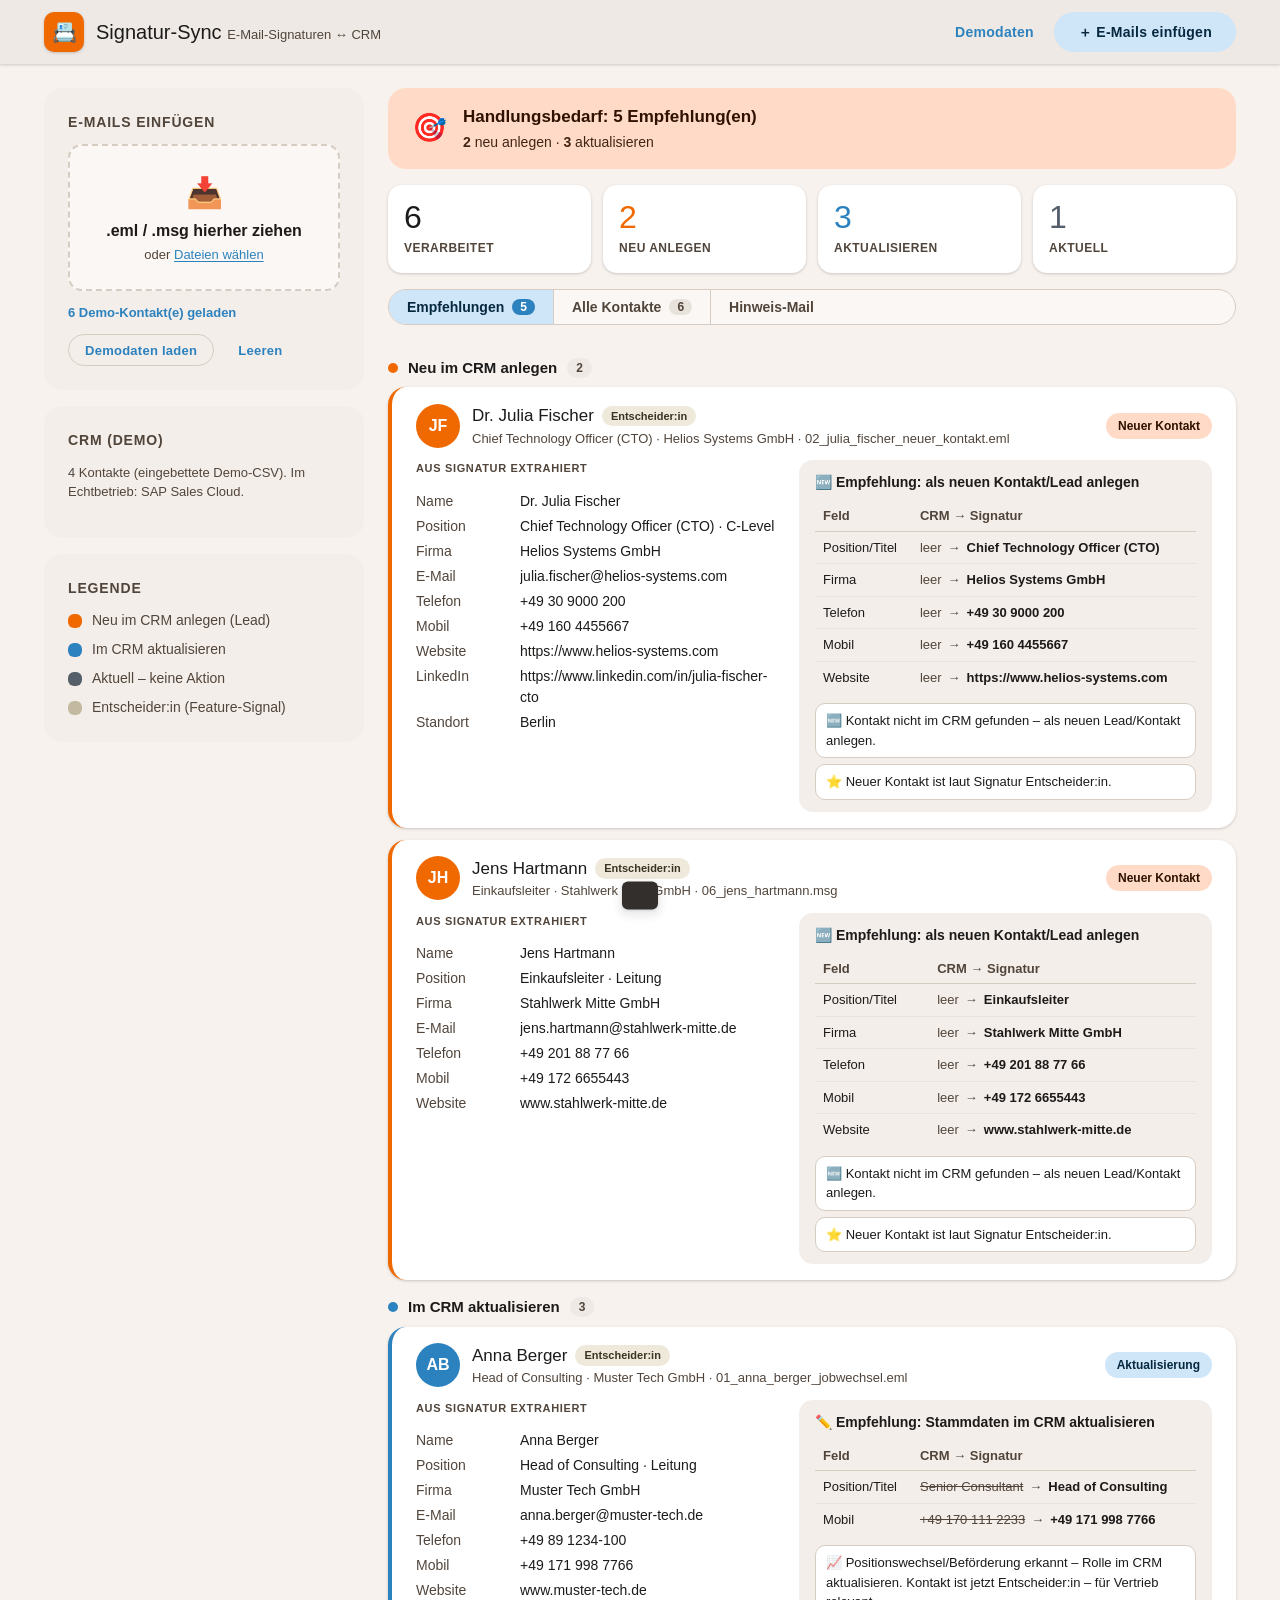
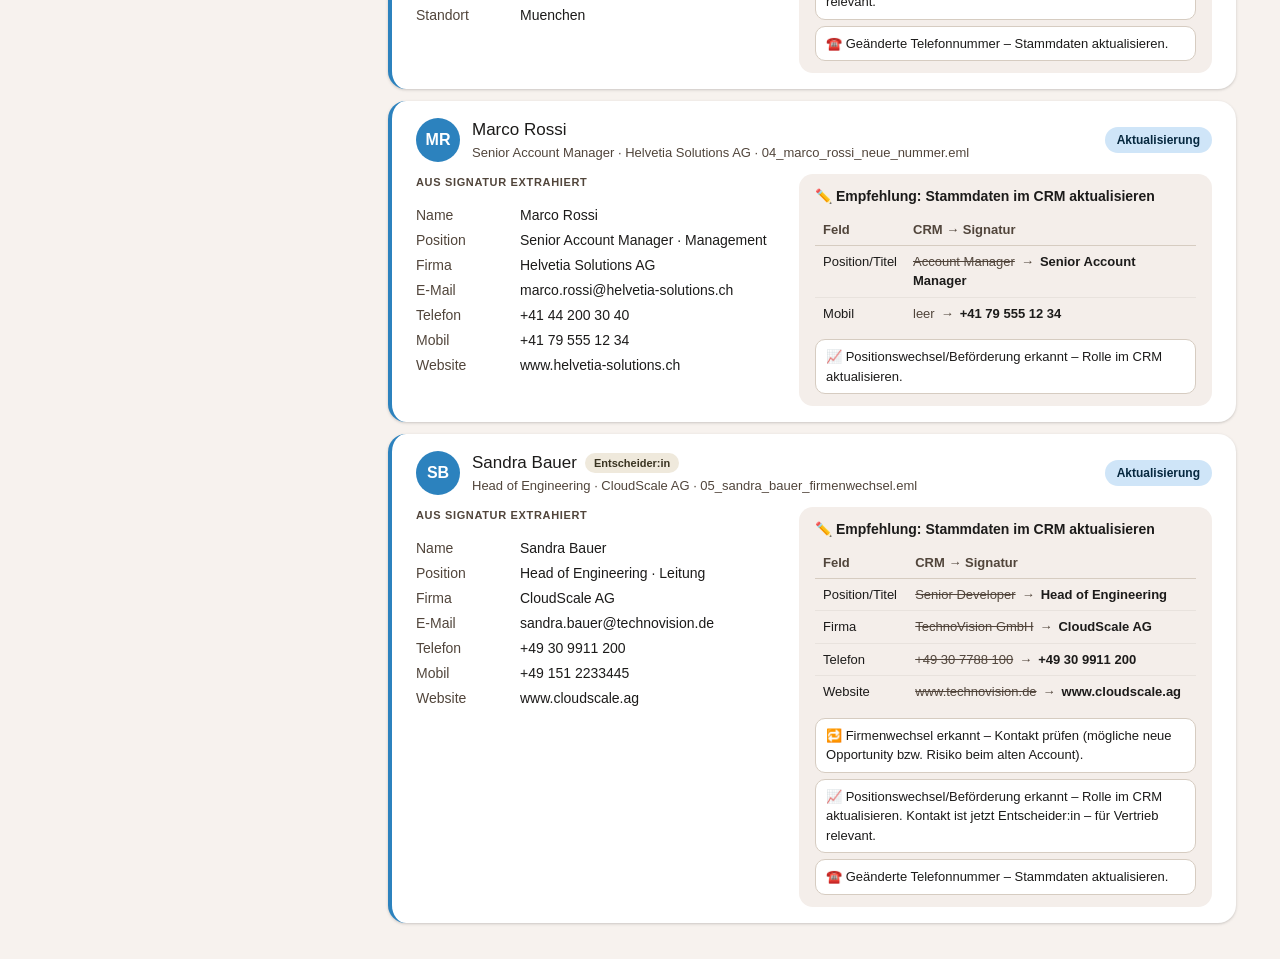
==== webapp/index.html @ 4106ae28 "Browser-App: .eml/.msg im Browser einfügen, Material Design 3 - webapp/app.js: Kernlogik nach JS por" ====
<!doctype html>
<html lang="de">
<head>
<meta charset="utf-8">
<meta name="viewport" content="width=device-width, initial-scale=1">
<title>Signatur-Sync · E-Mail-Signaturen ↔ CRM</title>
<link rel="stylesheet" href="styles.css">
</head>
<body>
<header class="top-app-bar">
  <div class="bar-inner">
    <div class="bar-title"><span class="bar-logo">📇</span>
      <span>Signatur-Sync <span class="bar-sub">E-Mail-Signaturen ↔ CRM</span></span></div>
    <div class="bar-actions">
      <button id="btnDemo" class="btn btn-text">Demodaten</button>
      <label class="btn btn-tonal" for="fileInput">＋ E-Mails einfügen</label>
      <input id="fileInput" type="file" accept=".eml,.msg" multiple hidden>
    </div>
  </div>
</header>

<main class="container grid">
  <aside class="rail">
    <section class="card card-filled">
      <h2 class="title-s">E-Mails einfügen</h2>
      <div id="dropzone" class="dropzone">
        <div class="dz-icon">📥</div>
        <div class="dz-text">.eml / .msg hierher ziehen</div>
        <div class="dz-sub">oder <span class="link" id="pick">Dateien wählen</span></div>
      </div>
      <div id="fileMeta" class="meta"></div>
      <div class="row-actions">
        <button id="btnDemo2" class="btn btn-outlined btn-sm">Demodaten laden</button>
        <button id="btnClear" class="btn btn-text btn-sm">Leeren</button>
      </div>
    </section>
    <section class="card card-filled">
      <h2 class="title-s">CRM (Demo)</h2>
      <p class="body-s muted" id="crmInfo"></p>
    </section>
    <section class="card card-filled">
      <h2 class="title-s">Legende</h2>
      <ul class="legend">
        <li><span class="swatch sw-new"></span> Neu im CRM anlegen (Lead)</li>
        <li><span class="swatch sw-upd"></span> Im CRM aktualisieren</li>
        <li><span class="swatch sw-ok"></span> Aktuell – keine Aktion</li>
        <li><span class="swatch sw-dm"></span> Entscheider:in (Feature-Signal)</li>
      </ul>
    </section>
  </aside>

  <section class="content">
    <div id="banner" class="banner" hidden></div>
    <div id="kpis" class="kpis" hidden></div>
    <div class="segmented" id="tabs" hidden>
      <button class="seg active" data-tab="reco">Empfehlungen <span class="seg-count" id="cReco">0</span></button>
      <button class="seg" data-tab="all">Alle Kontakte <span class="seg-count" id="cAll">0</span></button>
      <button class="seg" data-tab="mail">Hinweis-Mail</button>
    </div>
    <div id="paneReco" class="pane"></div>
    <div id="paneAll" class="pane" hidden></div>
    <div id="paneMail" class="pane" hidden></div>
    <div id="empty" class="empty">
      <div class="big">📭</div>
      <h3>E-Mails einfügen</h3>
      <p>Ziehe <code>.eml</code>- oder <code>.msg</code>-Dateien in das Feld links
         oder lade die Demodaten. Signatur-Analyse und CRM-Abgleich laufen komplett
         in deinem Browser – nichts wird hochgeladen.</p>
      <div class="steps">
        <span class="step"><span class="num">1</span> Mails einfügen</span>
        <span class="step"><span class="num">2</span> Automatischer Abgleich</span>
        <span class="step"><span class="num">3</span> Empfehlungen prüfen</span>
      </div>
    </div>
  </section>
</main>

<div id="snackbar" class="snackbar"></div>

<script src="app.js"></script>
<script src="data.js"></script>
<script>
(function(){
  "use strict";
  var C = window.SignaturCore;
  var CRM = window.CRM_DATA || [];
  var results = [], skipped = [];

  var $ = function(id){ return document.getElementById(id); };
  var FIELD_LABEL = {job_title:"Position/Titel",department:"Abteilung",company:"Firma",
    phone:"Telefon",mobile:"Mobil",website:"Website"};

  function esc(v){ return C.escapeHtml(v||""); }
  function snack(msg){ var s=$("snackbar"); s.textContent=msg; s.classList.add("show");
    setTimeout(function(){ s.classList.remove("show"); },3200); }

  function initials(sig){
    var p=[sig.first_name,sig.last_name].filter(Boolean);
    var parts=p.length?p:(sig.full_name?sig.full_name.split(/\s+/):[]);
    if(parts.length){return ((parts[0][0]||"")+(parts.length>1?parts[parts.length-1][0]:"")).toUpperCase();}
    return sig.email?sig.email.slice(0,2).toUpperCase():"–";
  }
  function actionableDiffs(res){
    return res.discrepancies.filter(function(d){
      return d.change_type==="FIELD_CHANGED"||d.change_type==="FIELD_NEW_IN_CRM"; });
  }

  function kvBlock(sig){
    var role=sig.job_title+(sig.seniority?(" · "+sig.seniority):"");
    var rows=[["Name",sig.full_name],["Position",role],["Firma",sig.company],
      ["Abteilung",sig.department],["E-Mail",sig.email],["Telefon",sig.phone],
      ["Mobil",sig.mobile],["Website",sig.website],["LinkedIn",sig.linkedin],
      ["Standort",sig.location]];
    var out="<div class='block-h'>Aus Signatur extrahiert</div><dl class='kv'>";
    rows.forEach(function(r){ if(r[1]) out+="<dt>"+esc(r[0])+"</dt><dd>"+esc(r[1])+"</dd>"; });
    return out+"</dl>";
  }
  function recoBlock(res){
    var t=res.tone;
    var signals=res.business_signals.map(function(s){return "<div class='chip'>"+esc(s)+"</div>";}).join("");
    var chips=signals?("<div class='chips'>"+signals+"</div>"):"";
    if(t==="ok"){
      return "<div class='reco'><div class='ok-note'>✓ Signatur stimmt mit dem CRM überein – keine Aktion nötig.</div>"+chips+"</div>";
    }
    var rows=actionableDiffs(res).map(function(d){
      var label=FIELD_LABEL[d.field]||d.field;
      var cell = d.crm_value
        ? "<span class='old'>"+esc(d.crm_value)+"</span><span class='arrow'>→</span><span class='newv'>"+esc(d.signature_value)+"</span>"
        : "<span class='muted'>leer</span><span class='arrow'>→</span><span class='newv'>"+esc(d.signature_value)+"</span>";
      return "<tr><td>"+esc(label)+"</td><td>"+cell+"</td></tr>";
    }).join("");
    var table=rows?("<table class='diff'><tr><th>Feld</th><th>CRM → Signatur</th></tr>"+rows+"</table>"):"";
    var lead=(t==="new")?"🆕 Empfehlung: als neuen Kontakt/Lead anlegen":"✏️ Empfehlung: Stammdaten im CRM aktualisieren";
    return "<div class='reco'><div class='lead'>"+lead+"</div>"+table+chips+"</div>";
  }
  function contactCard(res){
    var sig=res.signature, t=res.tone;
    var name=sig.full_name||sig.email||res.source;
    var subBits=[sig.job_title,sig.company].filter(Boolean);
    var sub=(subBits.join(" · ")||res.source)+" · "+res.source;
    var pill={new:"Neuer Kontakt",upd:"Aktualisierung",ok:"Aktuell"}[t];
    var dm=sig.is_decision_maker?"<span class='dm-chip'>Entscheider:in</span>":"";
    return "<div class='contact t-"+t+"'><div class='c-top'>"+
      "<div class='avatar av-"+t+"'>"+esc(initials(sig))+"</div>"+
      "<div class='c-id'><div class='nm'>"+esc(name)+" "+dm+"</div>"+
      "<div class='sb'>"+esc(sub)+"</div></div>"+
      "<span class='pill pl-"+t+"'>"+pill+"</span></div>"+
      "<div class='c-body'><div>"+kvBlock(sig)+"</div><div>"+recoBlock(res)+"</div></div></div>";
  }
  function group(title,items,tone){
    if(!items.length) return "";
    var cards=items.map(contactCard).join("");
    return "<div class='group-head'><span class='gdot gd-"+tone+"'></span>"+
      "<h4>"+title+"</h4><span class='gcount'>"+items.length+"</span></div>"+cards;
  }
  function skipBlock(){
    if(!skipped.length) return "";
    return "<div class='skip'>Übersprungen: "+skipped.map(function(s){
      return esc(s.source)+" ("+esc(s.reason)+")"; }).join(", ")+"</div>";
  }

  function buildMailHtml(grp){
    var actionable=grp.newL.concat(grp.updL);
    var head="<div style='font-family:Arial,Helvetica,sans-serif;color:#1a1a1a'>"+
      "<h2 style='margin:0 0 4px'>Signatur-/CRM-Abgleich – Hinweis</h2>"+
      "<p style='color:#666;margin:0 0 12px'>Verarbeitet: <b>"+results.length+"</b> · "+
      "Neu: <b>"+grp.newL.length+"</b> · Aktualisieren: <b>"+grp.updL.length+"</b> · "+
      "Aktuell: <b>"+grp.okL.length+"</b></p>";
    if(!actionable.length) return head+"<p>✅ Keine Abweichungen – CRM ist aktuell.</p></div>";
    var body=actionable.map(function(res){
      var sig=res.signature;
      var diffs=actionableDiffs(res).map(function(d){
        var label=FIELD_LABEL[d.field]||d.field;
        return "<tr><td style='padding:4px 8px;border-top:1px solid #eee'>"+esc(label)+
          "</td><td style='padding:4px 8px;border-top:1px solid #eee;color:#999'>"+(esc(d.crm_value)||"—")+
          "</td><td style='padding:4px 8px;border-top:1px solid #eee;font-weight:600'>"+esc(d.signature_value)+"</td></tr>";
      }).join("");
      var badge=res.tone==="new"?"#F06900":"#2C82BE";
      var tag=res.tone==="new"?"Neuer Kontakt":"Aktualisierung";
      var sgl=res.business_signals.map(function(s){return "<li>"+esc(s)+"</li>";}).join("");
      return "<div style='border:1px solid #e5e7eb;border-radius:8px;padding:12px;margin:0 0 12px'>"+
        "<div style='font-weight:bold'>"+esc(sig.full_name||sig.email)+
        " <span style='background:"+badge+";color:#fff;font-size:11px;padding:2px 8px;border-radius:10px'>"+tag+"</span></div>"+
        "<div style='color:#666;font-size:12px;margin:2px 0 8px'>"+esc(res.source)+"</div>"+
        (diffs?"<table style='border-collapse:collapse;width:100%;font-size:13px'><tr><th style='text-align:left;padding:4px 8px'>Feld</th><th style='text-align:left;padding:4px 8px'>CRM</th><th style='text-align:left;padding:4px 8px'>Signatur</th></tr>"+diffs+"</table>":"")+
        (sgl?"<ul style='margin:8px 0 0;padding-left:18px'>"+sgl+"</ul>":"")+"</div>";
    }).join("");
    return head+body+"</div>";
  }

  function setTab(name){
    ["reco","all","mail"].forEach(function(n){
      var pane=$("pane"+n.charAt(0).toUpperCase()+n.slice(1));
      if(pane) pane.hidden = n!==name;
    });
    Array.prototype.forEach.call(document.querySelectorAll(".seg"),function(b){
      b.classList.toggle("active", b.getAttribute("data-tab")===name);
    });
  }

  function render(){
    $("crmInfo").textContent = CRM.length+" Kontakte (eingebettete Demo-CSV). "+
      "Im Echtbetrieb: SAP Sales Cloud.";
    var has=results.length>0;
    ["banner","kpis","tabs"].forEach(function(id){ $(id).hidden=!has; });
    $("empty").hidden=has;
    ["paneReco","paneAll","paneMail"].forEach(function(id){ $(id).innerHTML=""; });
    if(!has){ if(skipped.length) $("paneReco").innerHTML=skipBlock(); return; }

    var grp={
      newL: results.filter(function(r){return r.tone==="new";}),
      updL: results.filter(function(r){return r.tone==="upd";}),
      okL:  results.filter(function(r){return r.tone==="ok";})
    };
    var todo=grp.newL.length+grp.updL.length;

    // Banner
    var b=$("banner");
    if(todo===0){ b.className="banner calm";
      b.innerHTML="<span class='b-ic'>✅</span><div><h3>Alles aktuell</h3><p>Keine Abweichungen – das CRM ist auf dem neuesten Stand.</p></div>";
    } else { b.className="banner";
      var parts=[]; if(grp.newL.length)parts.push("<b>"+grp.newL.length+"</b> neu anlegen");
      if(grp.updL.length)parts.push("<b>"+grp.updL.length+"</b> aktualisieren");
      b.innerHTML="<span class='b-ic'>🎯</span><div><h3>Handlungsbedarf: "+todo+" Empfehlung(en)</h3><p>"+parts.join(" · ")+"</p></div>";
    }
    // KPIs
    $("kpis").innerHTML=
      "<div class='kpi'><div class='n'>"+results.length+"</div><div class='l'>Verarbeitet</div></div>"+
      "<div class='kpi k-new'><div class='n'>"+grp.newL.length+"</div><div class='l'>Neu anlegen</div></div>"+
      "<div class='kpi k-upd'><div class='n'>"+grp.updL.length+"</div><div class='l'>Aktualisieren</div></div>"+
      "<div class='kpi k-ok'><div class='n'>"+grp.okL.length+"</div><div class='l'>Aktuell</div></div>";
    // Tabs counts
    $("cReco").textContent=todo; $("cAll").textContent=results.length;
    // Panes
    var reco=group("Neu im CRM anlegen",grp.newL,"new")+group("Im CRM aktualisieren",grp.updL,"upd");
    $("paneReco").innerHTML=(reco||"<div class='skip'>Keine offenen Empfehlungen.</div>")+skipBlock();
    $("paneAll").innerHTML=group("Neu im CRM anlegen",grp.newL,"new")+
      group("Im CRM aktualisieren",grp.updL,"upd")+group("Aktuell – keine Aktion",grp.okL,"ok")+skipBlock();
    $("paneMail").innerHTML="<div class='mail'><div class='mail-bar'><span class='mail-dots'>"+
      "<i class='md1'></i><i class='md2'></i><i class='md3'></i></span> Vorschau · als Gmail-Entwurf bzw. per SMTP versendbar</div>"+
      "<div class='mail-body'>"+buildMailHtml(grp)+"</div></div>";
  }

  function addLoaded(loaded){
    try{
      var r=C.analyze(loaded,CRM);
      if(r.skipped) skipped.push({source:loaded.source,reason:r.reason});
      else results.push(r);
    }catch(e){ skipped.push({source:loaded.source,reason:String(e.message||e)}); }
  }

  function b64ToBytes(b64){
    var bin=atob(b64); var u=new Uint8Array(bin.length);
    for(var i=0;i<bin.length;i++) u[i]=bin.charCodeAt(i); return u;
  }
  function readFile(file){
    return new Promise(function(resolve){
      var fr=new FileReader();
      var isMsg=/\.msg$/i.test(file.name);
      fr.onload=function(){
        try{
          var loaded = isMsg
            ? C.parseMsg(new Uint8Array(fr.result), file.name)
            : C.parseEml(fr.result, file.name);
          addLoaded(loaded);
        }catch(e){ skipped.push({source:file.name,reason:String(e.message||e)}); }
        resolve();
      };
      fr.onerror=function(){ skipped.push({source:file.name,reason:"Datei nicht lesbar."}); resolve(); };
      if(isMsg) fr.readAsArrayBuffer(file); else fr.readAsText(file);
    });
  }
  function handleFiles(list){
    var files=Array.prototype.slice.call(list).filter(function(f){return /\.(eml|msg)$/i.test(f.name);});
    if(!files.length){ snack("Bitte .eml- oder .msg-Dateien wählen."); return; }
    Promise.all(files.map(readFile)).then(function(){
      $("fileMeta").textContent=results.length+" Kontakt(e) analysiert"+(skipped.length?(", "+skipped.length+" übersprungen"):"");
      render(); setTab("reco");
      snack(files.length+" Datei(en) eingefügt.");
    });
  }

  function loadDemo(){
    results=[]; skipped=[];
    (window.DEMO_EMAILS||[]).forEach(function(d){ addLoaded(C.parseEml(d.content,d.name)); });
    if(window.DEMO_MSG){ try{ addLoaded(C.parseMsg(b64ToBytes(window.DEMO_MSG.b64),window.DEMO_MSG.name)); }catch(e){} }
    $("fileMeta").textContent=results.length+" Demo-Kontakt(e) geladen";
    render(); setTab("reco");
  }
  function clearAll(){ results=[]; skipped=[]; $("fileMeta").textContent=""; render(); }

  // Wiring
  $("fileInput").addEventListener("change",function(e){ handleFiles(e.target.files); e.target.value=""; });
  $("pick").addEventListener("click",function(){ $("fileInput").click(); });
  $("btnDemo").addEventListener("click",loadDemo);
  $("btnDemo2").addEventListener("click",loadDemo);
  $("btnClear").addEventListener("click",clearAll);
  Array.prototype.forEach.call(document.querySelectorAll(".seg"),function(b){
    b.addEventListener("click",function(){ setTab(b.getAttribute("data-tab")); });
  });
  var dz=$("dropzone");
  ["dragenter","dragover"].forEach(function(ev){ dz.addEventListener(ev,function(e){
    e.preventDefault(); dz.classList.add("drag"); }); });
  ["dragleave","drop"].forEach(function(ev){ dz.addEventListener(ev,function(e){
    e.preventDefault(); dz.classList.remove("drag"); }); });
  dz.addEventListener("drop",function(e){ handleFiles(e.dataTransfer.files); });
  document.addEventListener("dragover",function(e){ e.preventDefault(); });
  document.addEventListener("drop",function(e){ e.preventDefault(); });

  loadDemo(); // Start mit Demodaten
})();
</script>
</body>
</html>
---- webapp/styles.css ----
/* Signatur-Sync · Material Design 3 · Corporate-Palette
   Primary #F06900 · Secondary #2C82BE · Ergaenzend #555F69 · Features #C3B9A0 */
:root{
  /* Farbrollen (aus Corporate-Farben abgeleitet) */
  --primary:#F06900; --on-primary:#ffffff;
  --primary-container:#FFDBC7; --on-primary-container:#2E1100;
  --secondary:#2C82BE; --on-secondary:#ffffff;
  --secondary-container:#CFE5F8; --on-secondary-container:#06283F;
  --tertiary:#555F69; --on-tertiary:#ffffff;
  --tertiary-container:#DCE2E9; --on-tertiary-container:#121A21;
  --features:#C3B9A0; --features-container:#EFE9DC; --on-features:#3A3422;
  --error:#BA1A1A; --error-container:#FFDAD6; --on-error-container:#410002;
  --background:#F7F2EE; --on-background:#1C1B1A;
  --surface:#FBF7F4; --surface-bright:#ffffff;
  --surface-c-low:#F4EEEA; --surface-c:#EEE9E4; --surface-c-high:#E8E2DD; --surface-c-highest:#E2DCD7;
  --on-surface:#1C1B1A; --on-surface-variant:#51453B; --outline:#867A6E; --outline-variant:#D6CCC1;
  /* Form / Abstand (8dp-Raster) */
  --r-xs:6px; --r-sm:10px; --r-md:14px; --r-lg:18px; --r-xl:28px; --r-full:999px;
  --sp-1:4px; --sp-2:8px; --sp-3:12px; --sp-4:16px; --sp-5:24px; --sp-6:32px; --sp-8:48px;
  --gutter:24px; --maxw:1240px;
  /* Elevation (MD3 tonal) */
  --e1:0 1px 2px rgba(0,0,0,.10),0 1px 3px 1px rgba(0,0,0,.06);
  --e2:0 1px 2px rgba(0,0,0,.10),0 2px 6px 2px rgba(0,0,0,.08);
  --e3:0 4px 8px 3px rgba(0,0,0,.08),0 1px 3px rgba(0,0,0,.12);
  --font:"Roboto","Segoe UI",-apple-system,BlinkMacSystemFont,Helvetica,Arial,sans-serif;
}
*{box-sizing:border-box}
html{font-size:16px}
body{margin:0;font-family:var(--font);background:var(--background);color:var(--on-background);
  line-height:1.5;-webkit-font-smoothing:antialiased}
h1,h2,h3,h4{margin:0;font-weight:500;letter-spacing:0}
.muted{color:var(--on-surface-variant)}
.link{color:var(--secondary);cursor:pointer;text-decoration:underline;text-underline-offset:2px}

/* Typografie-Skala */
.display-s{font-size:2.25rem;line-height:2.75rem;font-weight:400}
.headline-s{font-size:1.5rem;line-height:2rem;font-weight:500}
.title-l{font-size:1.25rem;line-height:1.75rem;font-weight:500}
.title-m{font-size:1.0625rem;line-height:1.5rem;font-weight:500}
.title-s{font-size:.875rem;line-height:1.25rem;font-weight:600;letter-spacing:.06em;
  text-transform:uppercase;color:var(--on-surface-variant)}
.body-m{font-size:.9375rem;line-height:1.4rem}
.body-s{font-size:.8125rem;line-height:1.2rem}
.label{font-size:.8125rem;line-height:1rem;font-weight:600;letter-spacing:.02em}

/* Top App Bar */
.top-app-bar{position:sticky;top:0;z-index:30;background:var(--surface-c);
  box-shadow:var(--e1)}
.bar-inner{max-width:var(--maxw);margin:0 auto;height:64px;display:flex;align-items:center;
  justify-content:space-between;gap:var(--sp-4);padding:0 var(--gutter)}
.bar-title{display:flex;align-items:center;gap:var(--sp-3);font-size:1.25rem;font-weight:500}
.bar-logo{width:40px;height:40px;border-radius:var(--r-sm);display:grid;place-items:center;
  background:var(--primary);color:var(--on-primary);font-size:20px;box-shadow:var(--e1)}
.bar-sub{font-size:.8125rem;color:var(--on-surface-variant);font-weight:400}
.bar-actions{display:flex;align-items:center;gap:var(--sp-2)}
@media(max-width:560px){.bar-sub{display:none}}

/* Buttons mit State-Layer */
.btn{position:relative;display:inline-flex;align-items:center;justify-content:center;gap:8px;
  height:40px;padding:0 24px;border:0;border-radius:var(--r-full);font-family:inherit;
  font-size:.875rem;font-weight:600;letter-spacing:.02em;cursor:pointer;overflow:hidden;
  white-space:nowrap;transition:box-shadow .2s}
.btn::before{content:"";position:absolute;inset:0;background:currentColor;opacity:0;transition:opacity .15s}
.btn:hover::before{opacity:.08}.btn:active::before{opacity:.12}
.btn-filled{background:var(--primary);color:var(--on-primary)}
.btn-filled:hover{box-shadow:var(--e1)}
.btn-tonal{background:var(--secondary-container);color:var(--on-secondary-container)}
.btn-outlined{background:transparent;color:var(--secondary);border:1px solid var(--outline-variant)}
.btn-text{background:transparent;color:var(--secondary);padding:0 12px}
.btn-sm{height:32px;padding:0 16px;font-size:.8125rem}

/* Layout-Raster */
.container{max-width:var(--maxw);margin:0 auto;padding:var(--gutter)}
.grid{display:grid;grid-template-columns:320px 1fr;gap:var(--gutter);align-items:start}
@media(max-width:960px){.grid{grid-template-columns:1fr}}
.rail{display:flex;flex-direction:column;gap:var(--sp-4);position:sticky;top:88px}
@media(max-width:960px){.rail{position:static}}
.content{display:flex;flex-direction:column;gap:var(--sp-4);min-width:0}

/* Cards */
.card{background:var(--surface-bright);border-radius:var(--r-lg);padding:var(--sp-5);
  box-shadow:var(--e1)}
.card-filled{background:var(--surface-c-low);box-shadow:none}
.card>h2{margin-bottom:var(--sp-3)}

/* Dropzone */
.dropzone{border:2px dashed var(--outline-variant);border-radius:var(--r-md);
  padding:var(--sp-5) var(--sp-4);text-align:center;background:var(--surface);
  transition:border-color .15s,background .15s;cursor:pointer}
.dropzone.drag{border-color:var(--primary);background:var(--primary-container)}
.dz-icon{font-size:30px}
.dz-text{font-weight:600;margin-top:var(--sp-1)}
.dz-sub{font-size:.8125rem;color:var(--on-surface-variant);margin-top:2px}
.meta{font-size:.8125rem;color:var(--secondary);margin-top:var(--sp-3);min-height:1rem;font-weight:600}
.row-actions{display:flex;gap:var(--sp-2);margin-top:var(--sp-3);flex-wrap:wrap}

/* Legende */
.legend{list-style:none;margin:0;padding:0;display:flex;flex-direction:column;gap:var(--sp-2)}
.legend li{display:flex;align-items:center;gap:10px;font-size:.875rem;color:var(--on-surface-variant)}
.swatch{width:14px;height:14px;border-radius:var(--r-xs);flex:none}
.sw-new{background:var(--primary)}.sw-upd{background:var(--secondary)}.sw-ok{background:var(--tertiary)}
.sw-dm{background:var(--features)}

/* Empfehlungs-Banner */
.banner{display:flex;align-items:center;gap:var(--sp-4);padding:var(--sp-4) var(--sp-5);
  border-radius:var(--r-lg);background:var(--primary-container);color:var(--on-primary-container)}
.banner.calm{background:var(--tertiary-container);color:var(--on-tertiary-container)}
.banner .b-ic{font-size:28px}
.banner h3{font-size:1.0625rem;font-weight:600}
.banner p{margin:2px 0 0;font-size:.875rem;opacity:.9}

/* KPIs */
.kpis{display:grid;grid-template-columns:repeat(4,1fr);gap:var(--sp-3)}
@media(max-width:680px){.kpis{grid-template-columns:repeat(2,1fr)}}
.kpi{background:var(--surface-bright);border-radius:var(--r-md);padding:var(--sp-4);box-shadow:var(--e1)}
.kpi .n{font-size:2rem;font-weight:500;line-height:1}
.kpi .l{font-size:.75rem;font-weight:600;letter-spacing:.04em;text-transform:uppercase;
  color:var(--on-surface-variant);margin-top:6px}
.kpi.k-new .n{color:var(--primary)}.kpi.k-upd .n{color:var(--secondary)}.kpi.k-ok .n{color:var(--tertiary)}

/* Segmented Buttons (Tabs) */
.segmented{display:inline-flex;border:1px solid var(--outline-variant);border-radius:var(--r-full);
  overflow:hidden;background:var(--surface)}
.seg{position:relative;border:0;background:transparent;padding:9px 18px;font-family:inherit;
  font-size:.875rem;font-weight:600;color:var(--on-surface-variant);cursor:pointer;display:flex;
  align-items:center;gap:8px;border-right:1px solid var(--outline-variant)}
.seg:last-child{border-right:0}
.seg.active{background:var(--secondary-container);color:var(--on-secondary-container)}
.seg-count{font-size:.75rem;background:var(--surface-c-high);color:var(--on-surface-variant);
  padding:1px 8px;border-radius:var(--r-full);font-weight:700}
.seg.active .seg-count{background:var(--secondary);color:var(--on-secondary)}

/* Gruppen */
.group-head{display:flex;align-items:center;gap:10px;margin:var(--sp-4) 0 var(--sp-2)}
.group-head .gdot{width:10px;height:10px;border-radius:var(--r-xs)}
.gd-new{background:var(--primary)}.gd-upd{background:var(--secondary)}.gd-ok{background:var(--tertiary)}
.group-head h4{font-size:.9375rem;font-weight:600}
.group-head .gcount{font-size:.75rem;color:var(--on-surface-variant);background:var(--surface-c);
  border-radius:var(--r-full);padding:1px 9px;font-weight:700}

/* Kontakt-Karte */
.contact{background:var(--surface-bright);border-radius:var(--r-lg);box-shadow:var(--e1);
  padding:var(--sp-4) var(--sp-5);margin-bottom:var(--sp-3);border-left:4px solid transparent}
.contact.t-new{border-left-color:var(--primary)}
.contact.t-upd{border-left-color:var(--secondary)}
.contact.t-ok{border-left-color:var(--tertiary)}
.c-top{display:flex;align-items:center;gap:var(--sp-3);margin-bottom:var(--sp-3)}
.avatar{width:44px;height:44px;border-radius:var(--r-full);flex:none;display:grid;place-items:center;
  font-weight:600;color:#fff;font-size:1rem}
.av-new{background:var(--primary)}.av-upd{background:var(--secondary)}.av-ok{background:var(--tertiary)}
.c-id{flex:1;min-width:0}
.c-id .nm{font-size:1.0625rem;font-weight:500;display:flex;align-items:center;gap:8px;flex-wrap:wrap}
.c-id .sb{font-size:.8125rem;color:var(--on-surface-variant);white-space:nowrap;overflow:hidden;
  text-overflow:ellipsis}
.pill{font-size:.75rem;font-weight:700;padding:4px 12px;border-radius:var(--r-full);flex:none}
.pl-new{background:var(--primary-container);color:var(--on-primary-container)}
.pl-upd{background:var(--secondary-container);color:var(--on-secondary-container)}
.pl-ok{background:var(--tertiary-container);color:var(--on-tertiary-container)}
.dm-chip{font-size:.6875rem;font-weight:700;padding:2px 9px;border-radius:var(--r-full);
  background:var(--features-container);color:var(--on-features)}
.c-body{display:grid;grid-template-columns:minmax(0,1fr) minmax(0,1.15fr);gap:var(--sp-5)}
@media(max-width:680px){.c-body{grid-template-columns:1fr;gap:var(--sp-3)}}
.block-h{font-size:.6875rem;font-weight:700;letter-spacing:.06em;text-transform:uppercase;
  color:var(--on-surface-variant);margin-bottom:8px}
.kv{display:grid;grid-template-columns:92px 1fr;gap:4px 12px;font-size:.875rem}
.kv dt{color:var(--on-surface-variant)}
.kv dd{margin:0;overflow:hidden;text-overflow:ellipsis}
.reco{border-radius:var(--r-md);background:var(--surface-c-low);padding:var(--sp-3) var(--sp-4)}
.reco .lead{font-size:.875rem;font-weight:600;display:flex;align-items:center;gap:8px;margin-bottom:8px}
table.diff{border-collapse:collapse;width:100%;font-size:.8125rem}
table.diff th{text-align:left;padding:5px 8px;color:var(--on-surface-variant);font-weight:600;
  border-bottom:1px solid var(--outline-variant)}
table.diff td{padding:6px 8px;border-bottom:1px solid var(--surface-c-high);vertical-align:top}
table.diff tr:last-child td{border-bottom:0}
.old{color:var(--on-surface-variant);text-decoration:line-through}
.arrow{color:var(--on-surface-variant);padding:0 6px}.newv{font-weight:600}
.chips{display:flex;flex-direction:column;gap:6px;margin-top:10px}
.chip{font-size:.8125rem;background:var(--surface-bright);border:1px solid var(--outline-variant);
  border-radius:var(--r-sm);padding:7px 10px}
.ok-note{font-size:.875rem;color:var(--tertiary);display:flex;align-items:center;gap:8px}

/* Mail-Viewer */
.mail{background:var(--surface-bright);border-radius:var(--r-lg);box-shadow:var(--e1);overflow:hidden}
.mail-bar{display:flex;align-items:center;gap:8px;padding:12px 16px;background:var(--surface-c-low);
  border-bottom:1px solid var(--outline-variant);font-size:.8125rem;color:var(--on-surface-variant)}
.mail-dots{display:flex;gap:6px}.mail-dots i{width:11px;height:11px;border-radius:50%;display:block}
.md1{background:#ff6058}.md2{background:#ffbd2e}.md3{background:#28ca42}
.mail-body{padding:22px;max-height:640px;overflow:auto}

/* Empty State */
.empty{background:var(--surface-bright);border-radius:var(--r-lg);box-shadow:var(--e1);
  padding:var(--sp-8) var(--sp-5);text-align:center}
.empty .big{font-size:40px;margin-bottom:var(--sp-2)}
.empty h3{font-size:1.25rem;margin-bottom:var(--sp-2)}
.empty p{color:var(--on-surface-variant);max-width:460px;margin:0 auto var(--sp-4)}
.steps{display:inline-flex;gap:var(--sp-2);flex-wrap:wrap;justify-content:center}
.step{display:flex;align-items:center;gap:8px;font-size:.875rem;background:var(--surface-c-low);
  border-radius:var(--r-full);padding:8px 16px}
.step .num{width:22px;height:22px;border-radius:50%;background:var(--primary);color:var(--on-primary);
  font-size:.75rem;font-weight:700;display:grid;place-items:center}

/* Skipped + Snackbar */
.skip{background:var(--surface-c-low);border-radius:var(--r-md);padding:12px 16px;font-size:.8125rem;
  color:var(--on-surface-variant);margin-top:var(--sp-3)}
.snackbar{position:fixed;left:50%;bottom:24px;transform:translateX(-50%) translateY(120%);
  background:#322F2C;color:#F4EFEA;padding:14px 18px;border-radius:var(--r-xs);box-shadow:var(--e3);
  font-size:.875rem;max-width:90vw;transition:transform .25s;z-index:50}
.snackbar.show{transform:translateX(-50%) translateY(0)}
[hidden]{display:none!important}
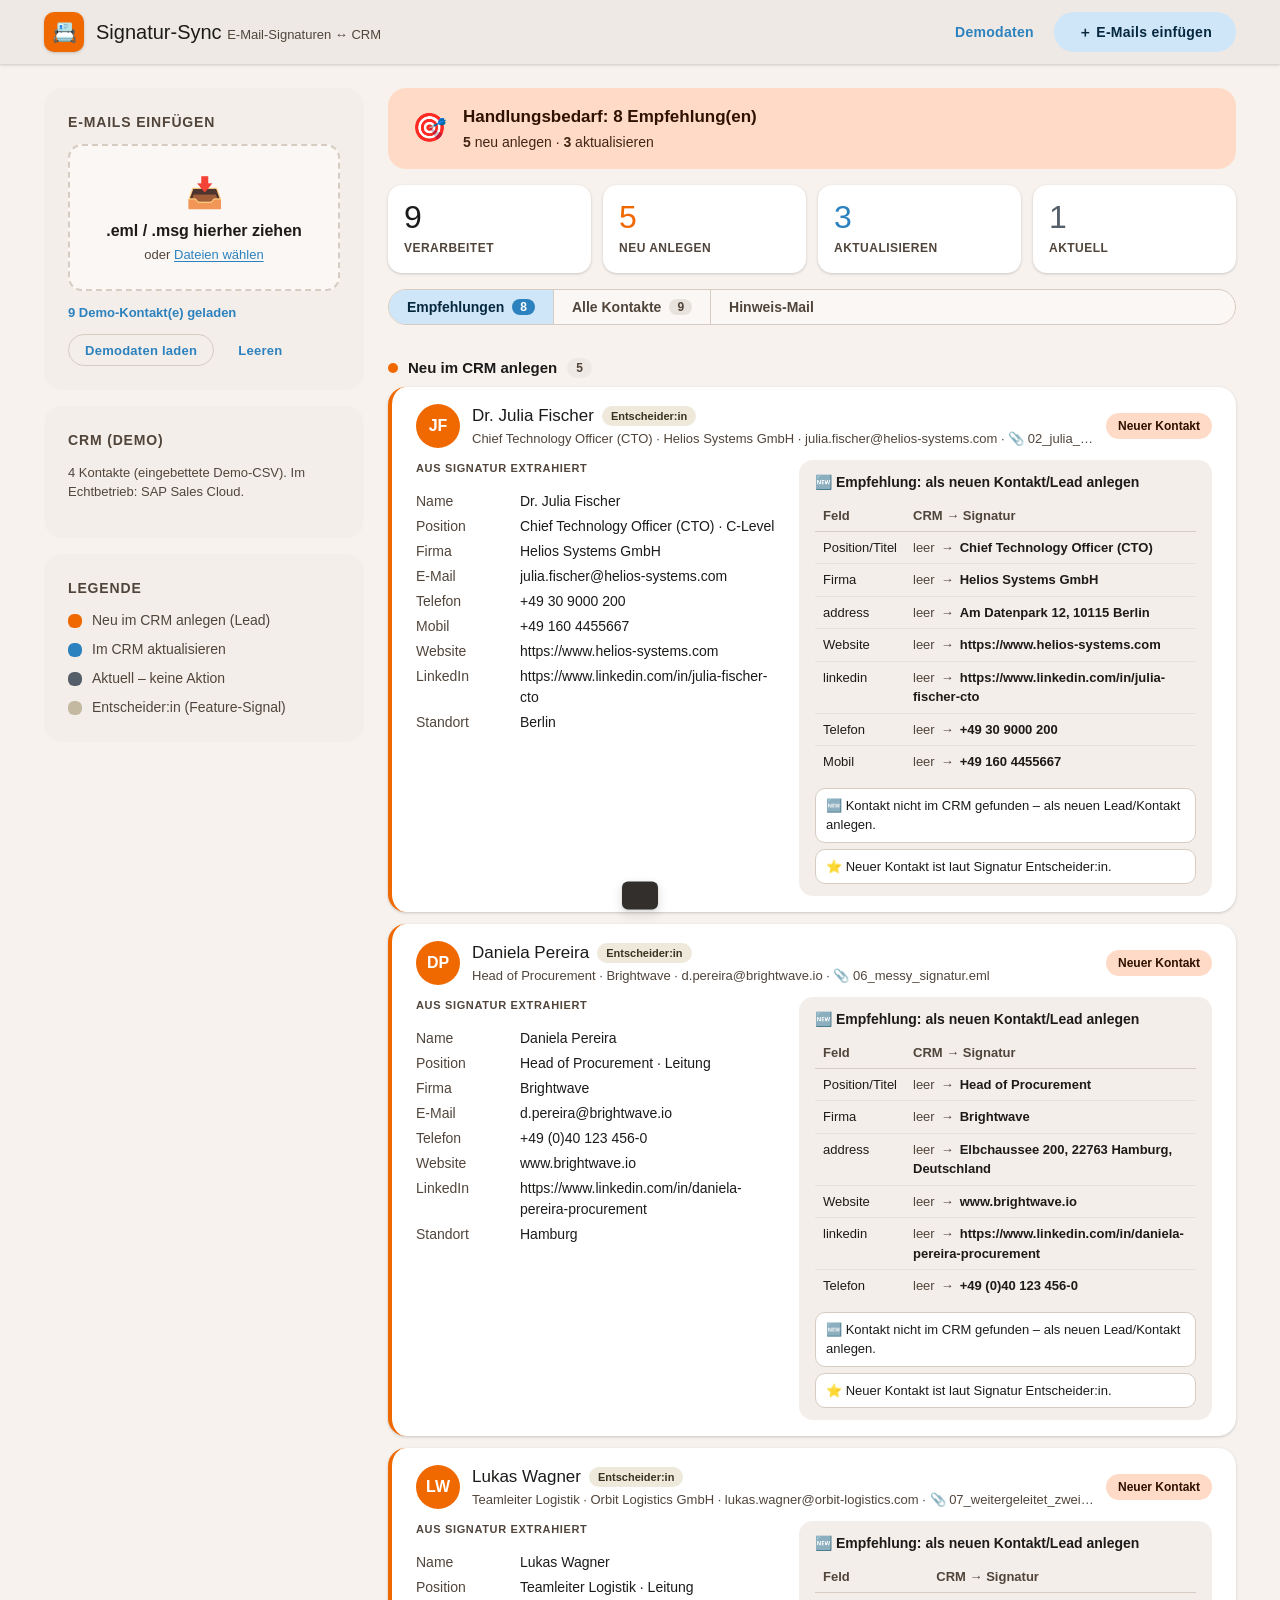
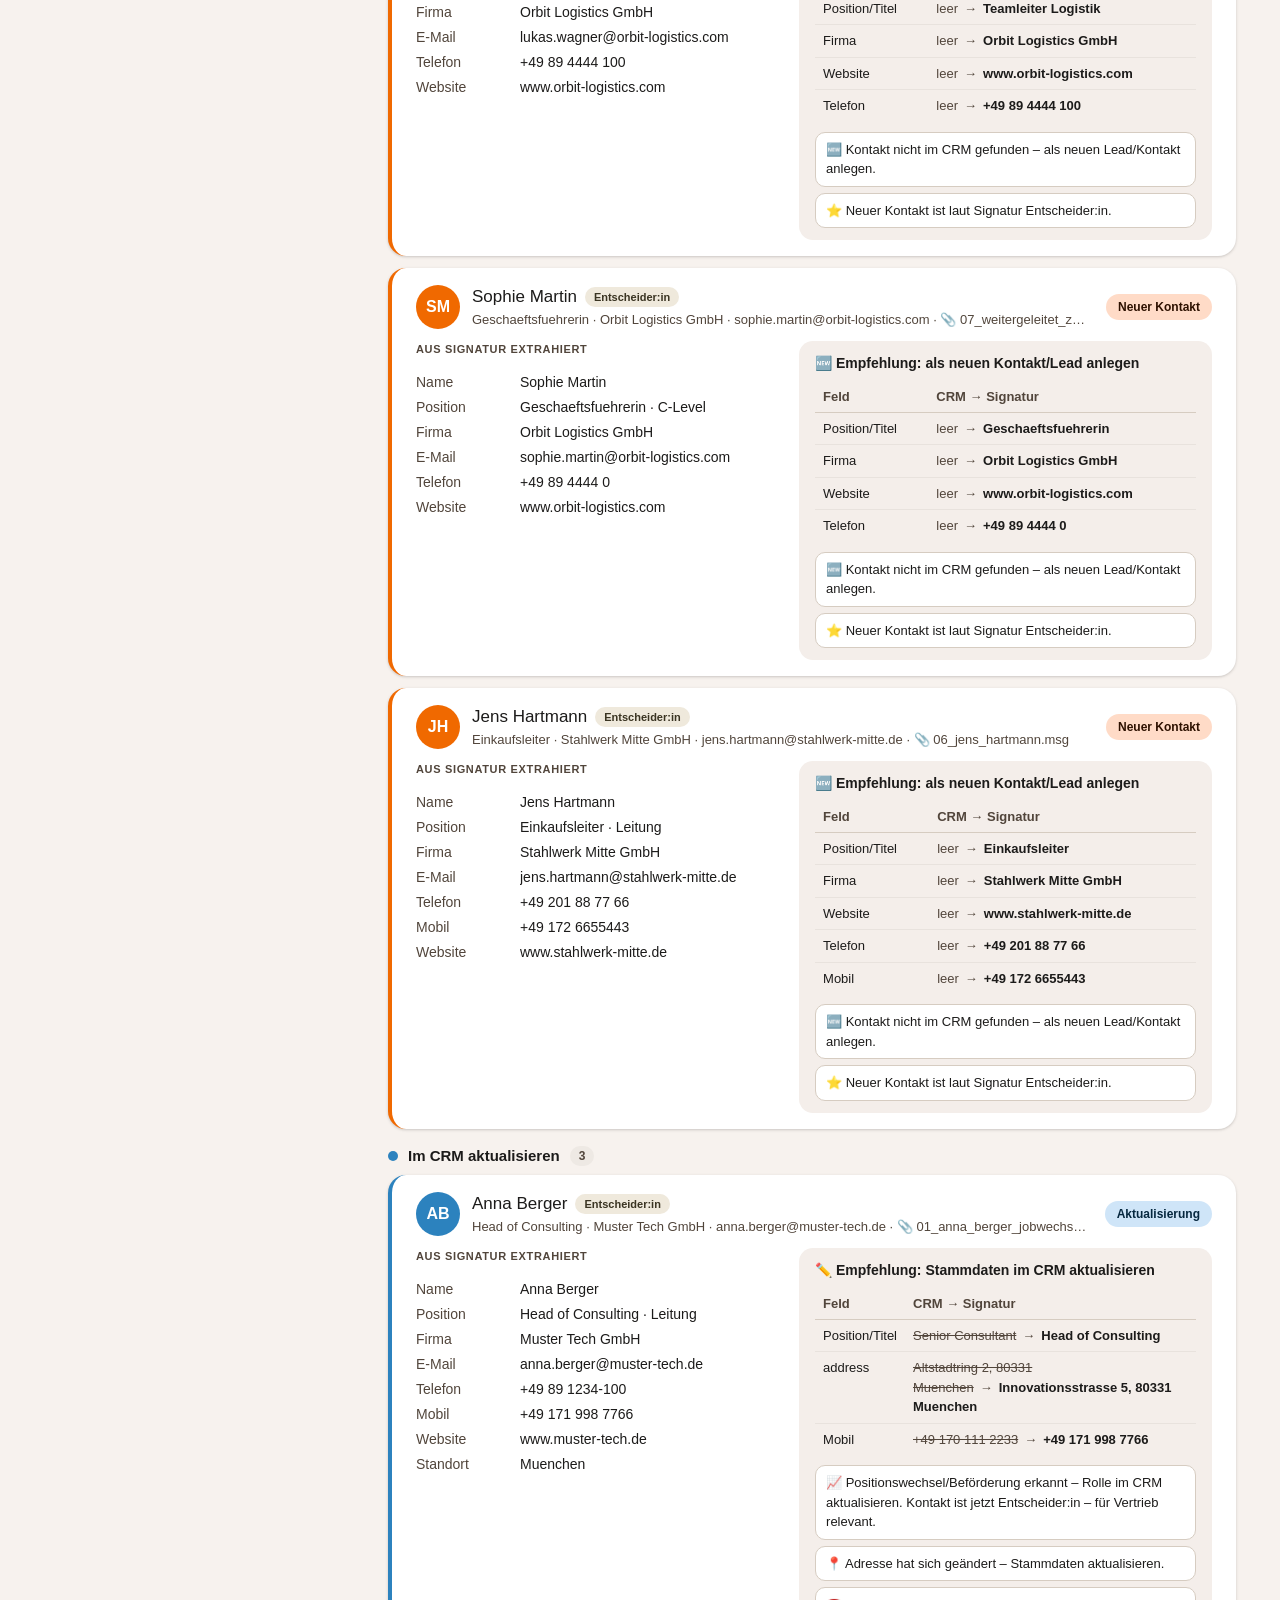
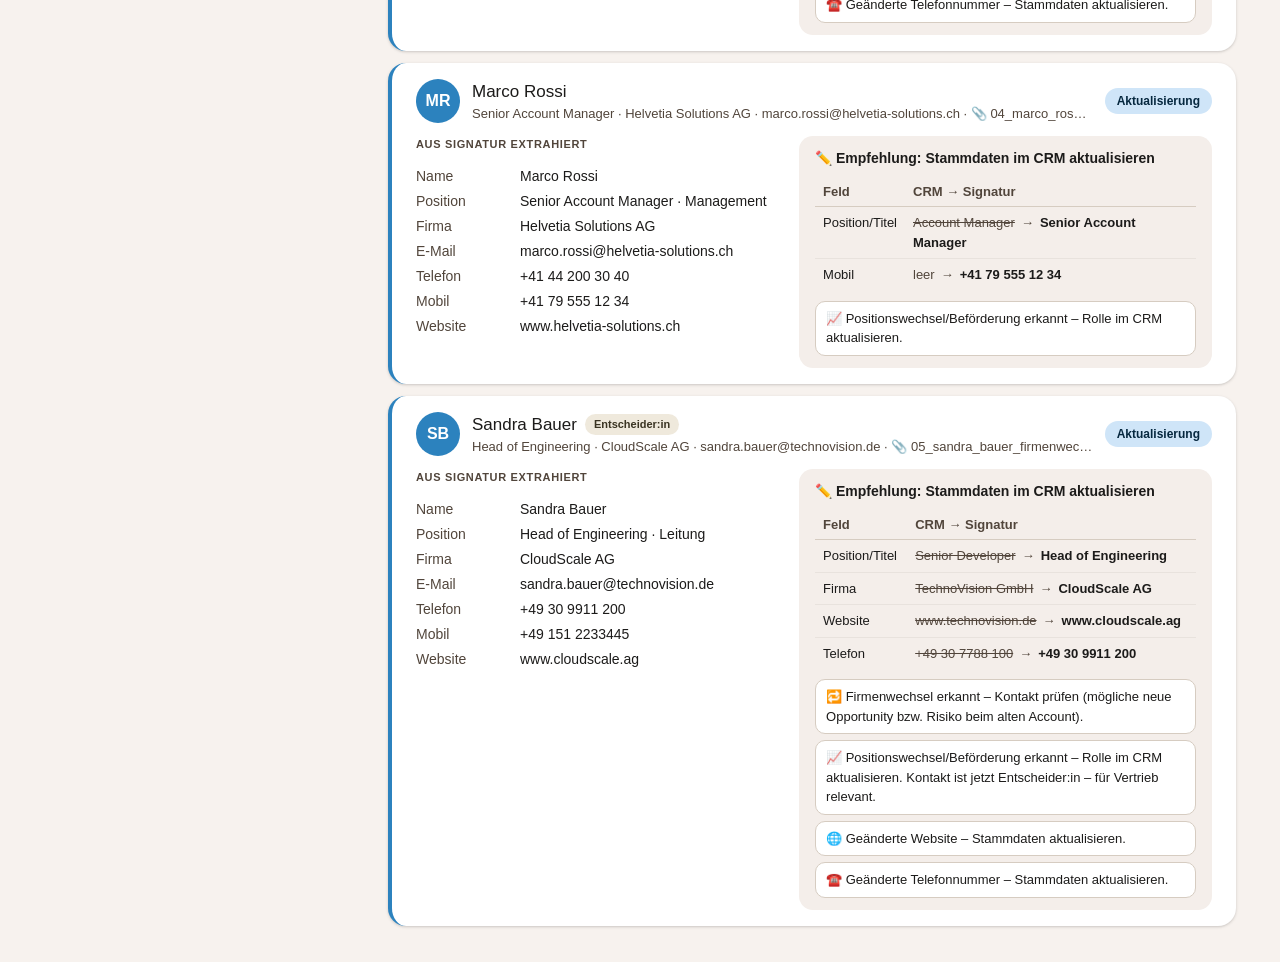
==== commit e27352b9: "Robustere Extraktion + mehrere Signaturen pro E-Mail Extraktion gehaertet (Python + JS, identische E" ====
--- a/webapp/index.html
+++ b/webapp/index.html
@@ -136,8 +136,8 @@
   function contactCard(res){
     var sig=res.signature, t=res.tone;
     var name=sig.full_name||sig.email||res.source;
-    var subBits=[sig.job_title,sig.company].filter(Boolean);
-    var sub=(subBits.join(" · ")||res.source)+" · "+res.source;
+    var subBits=[sig.job_title,sig.company,sig.email].filter(Boolean);
+    var sub=(subBits.join(" · ")||"—")+" · 📎 "+res.source;
     var pill={new:"Neuer Kontakt",upd:"Aktualisierung",ok:"Aktuell"}[t];
     var dm=sig.is_decision_maker?"<span class='dm-chip'>Entscheider:in</span>":"";
     return "<div class='contact t-"+t+"'><div class='c-top'>"+
@@ -243,9 +243,9 @@
 
   function addLoaded(loaded){
     try{
-      var r=C.analyze(loaded,CRM);
-      if(r.skipped) skipped.push({source:loaded.source,reason:r.reason});
-      else results.push(r);
+      var a=C.analyzeEmail(loaded,CRM);
+      results=results.concat(a.results);
+      skipped=skipped.concat(a.skipped);
     }catch(e){ skipped.push({source:loaded.source,reason:String(e.message||e)}); }
   }
 
